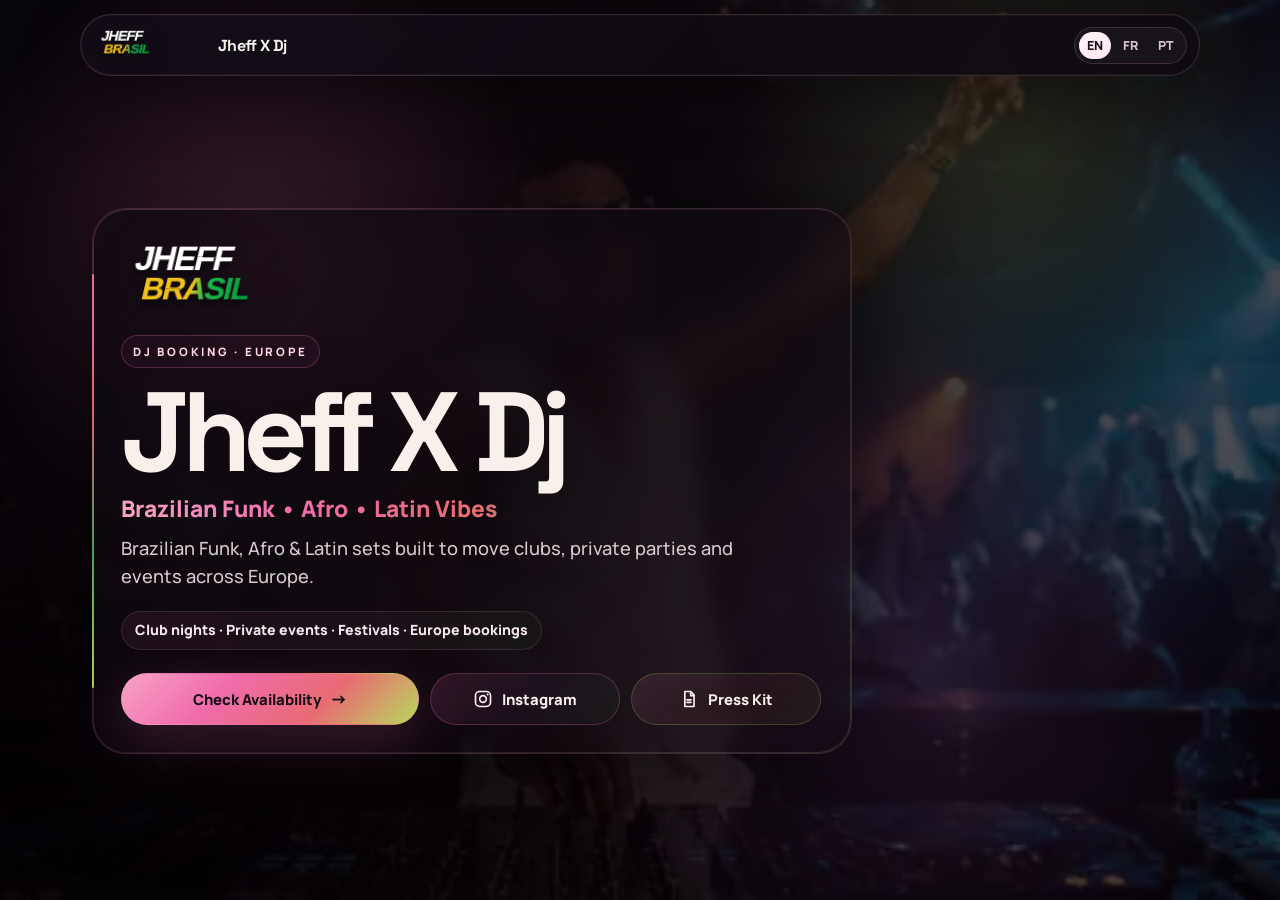
==== index.html @ 51a09117 "Link homepage CTA to availability page" ====
<!doctype html>
<html lang="en">
<head>
  <meta charset="UTF-8">
  <meta name="viewport" content="width=device-width, initial-scale=1.0">
  <title>Jheff X Dj — Brazilian Funk, Afro & Latin Vibes</title>
  <meta name="description" content="Book Jheff X Dj for Brazilian Funk, Afro and Latin DJ sets for clubs, private parties, festivals and events across Europe.">
  <meta name="theme-color" content="#150d16">
  <meta property="og:type" content="website">
  <meta property="og:title" content="Jheff X Dj — Brazilian Funk, Afro & Latin Vibes">
  <meta property="og:description" content="Book Brazilian Funk, Afro & Latin DJ sets for clubs, private parties and events across Europe.">
  <meta property="og:image" content="https://dj.nykuto.com/assets/images/og-image.svg">
  <meta property="og:url" content="https://dj.nykuto.com/">
  <meta name="twitter:card" content="summary_large_image">
  <link rel="canonical" href="https://dj.nykuto.com/">
  <link rel="icon" href="/favicon.svg" type="image/svg+xml">
  <link rel="preconnect" href="https://fonts.googleapis.com">
  <link rel="preconnect" href="https://fonts.gstatic.com" crossorigin>
  <link href="https://fonts.googleapis.com/css2?family=Manrope:wght@500;700;800;900&family=Space+Grotesk:wght@700&display=swap" rel="stylesheet">
  <link rel="preload" as="image" href="/assets/images/live-performance.webp">
  <link rel="preload" as="image" href="/assets/images/jheff-brasil-logo.svg">
  <link rel="stylesheet" href="/assets/css/styles.css?v=manga-rosa-2">
</head>
<body class="landing-page manga-theme">
  <header class="topbar">
    <a class="brand" href="/" aria-label="Jheff X Dj home">
      <img class="brand-logo" src="/assets/images/jheff-brasil-logo.svg" alt="Jheff Brasil logo">
      <span class="brand-name">Jheff X Dj</span>
    </a>
    <div class="lang-switch" aria-label="Language selector"><button data-lang="en">EN</button><button data-lang="fr">FR</button><button data-lang="pt">PT</button></div>
  </header>

  <main class="screen">
    <section class="hero-panel" aria-label="Jheff X Dj booking landing">
      <div class="hero-brand-lockup">
        <img class="hero-logo" src="/assets/images/jheff-brasil-logo.svg" alt="Jheff Brasil logo">
      </div>
      <p class="eyebrow" data-i18n="hero.eyebrow">DJ booking · Europe</p>
      <h1>Jheff X Dj</h1>
      <p class="tagline">Brazilian Funk • Afro • Latin Vibes</p>
      <p class="lead" data-i18n="hero.subtitle">Brazilian Funk, Afro & Latin sets built to move clubs, private parties and events across Europe.</p>
      <p class="micro-trust" data-i18n="trust.line">Club nights · Private events · Festivals · Europe bookings</p>

      <div class="actions">
        <a class="btn primary" href="/availability/"><span data-i18n="cta.book">Check Availability</span><span class="btn-arrow">→</span></a>
        <a class="btn ghost social-btn" href="/instagram/" data-instagram aria-label="Instagram"><svg class="btn-icon" viewBox="0 0 24 24" aria-hidden="true"><rect x="3" y="3" width="18" height="18" rx="5" fill="none" stroke="currentColor" stroke-width="2"/><circle cx="12" cy="12" r="4" fill="none" stroke="currentColor" stroke-width="2"/><circle cx="17.5" cy="6.5" r="1.2" fill="currentColor"/></svg><span data-i18n="cta.instagram">Instagram</span></a>
        <a class="btn ghost press-btn" href="/press-kit/"><svg class="btn-icon" viewBox="0 0 24 24" aria-hidden="true"><path d="M7 3h7l4 4v14H7z" fill="none" stroke="currentColor" stroke-width="2" stroke-linejoin="round"/><path d="M14 3v5h5" fill="none" stroke="currentColor" stroke-width="2" stroke-linejoin="round"/><path d="M9.5 13h5M9.5 16h5" fill="none" stroke="currentColor" stroke-width="2" stroke-linecap="round"/></svg><span data-i18n="cta.press">Press Kit</span></a>
      </div>
    </section>
  </main>

  <div class="modal" id="booking-modal" hidden>
    <div class="modal-backdrop" data-modal-close></div>
    <section class="modal-panel" role="dialog" aria-modal="true" aria-labelledby="booking-title">
      <button class="modal-close" type="button" data-modal-close aria-label="Close">×</button>
      <p class="kicker" data-i18n="modal.kicker">Quick booking request</p>
      <h2 id="booking-title" data-i18n="modal.title">Check availability</h2>
      <p class="modal-lead" data-i18n="modal.body">Send the key details first. WhatsApp will open with a clean booking request.</p>
      <form class="quick-form" data-js="quick-booking-form">
        <label class="full"><span data-i18n="form.name">Name</span><input name="name" autocomplete="name" required></label>
        <label><span data-i18n="modal.eventType">Event type</span><select name="eventType"><option>Club night</option><option>Private party</option><option>Festival</option><option>Corporate / cultural event</option><option>Other</option></select></label>
        <label><span data-i18n="form.city">City</span><input name="city" autocomplete="address-level2" required></label>
        <label><span data-i18n="form.date">Event date</span><input name="date" type="date"></label>
        <label><span data-i18n="modal.guests">Approx. guests</span><input name="guests" inputmode="numeric" placeholder="Optional"></label>
        <label class="full"><span data-i18n="form.budget">Approx. budget</span><input name="budget" placeholder="Optional"></label>
        <label class="full"><span data-i18n="form.message">Message</span><textarea name="message" rows="4" placeholder="Tell us about the event, audience and music vibe."></textarea></label>
        <button class="btn primary full" type="submit"><span data-i18n="modal.send">Send request on WhatsApp</span><span class="btn-arrow">→</span></button>
        <p class="response-note full" data-i18n="modal.response">Direct WhatsApp request — no phone field needed.</p>
      </form>
    </section>
  </div>

  <script type="module" src="/assets/js/main.js?v=manga-rosa-2"></script>
</body>
</html>
---- assets/css/styles.css ----
html{height:100%;scroll-behavior:smooth}*{box-sizing:border-box}:root{--bg:#100a12;--text:#f8f1eb;--muted:#d8c8cc;--rose:#f06cab;--pink:#f8a3c5;--coral:#e86b73;--prune:#6f3a78;--lime:#b8d95e;--leaf:#4aa854;--line:rgba(255,255,255,.16);--gold:#efbe7a;--green:#b8d95e;--max:1120px;--display:'Space Grotesk',Inter,ui-sans-serif,system-ui,sans-serif;--body:'Manrope',Inter,ui-sans-serif,system-ui,sans-serif}body{margin:0;min-height:100%;background:var(--bg);color:var(--text);font-family:var(--body);overflow:hidden}a{color:inherit;text-decoration:none}button,input,select,textarea{font:inherit}button{cursor:pointer}.landing-page{height:100svh;overflow:hidden}.landing-page:before{content:"";position:fixed;inset:0;z-index:-4;background:linear-gradient(100deg,rgba(12,7,14,.98),rgba(20,11,18,.84) 42%,rgba(32,18,29,.50)),url('/assets/images/live-performance.webp') 68% center/cover no-repeat;filter:saturate(.86) contrast(1.06) brightness(.72)}.landing-page:after{content:"";position:fixed;inset:0;z-index:-3;background:radial-gradient(circle at 20% 28%,rgba(240,108,171,.20),transparent 19rem),radial-gradient(circle at 80% 18%,rgba(184,217,94,.14),transparent 18rem),radial-gradient(circle at 72% 76%,rgba(111,58,120,.22),transparent 22rem),linear-gradient(180deg,rgba(255,255,255,.02),rgba(0,0,0,.22));pointer-events:none}.topbar{position:fixed;z-index:40;top:14px;left:50%;transform:translateX(-50%);width:min(var(--max),calc(100% - 24px));height:62px;display:flex;align-items:center;justify-content:space-between;gap:12px;padding:0 12px 0 14px;border:1px solid rgba(248,163,197,.18);border-radius:999px;background:linear-gradient(135deg,rgba(20,13,24,.88),rgba(13,9,16,.86));backdrop-filter:blur(18px);box-shadow:0 18px 60px rgba(0,0,0,.4),0 0 0 1px rgba(184,217,94,.04) inset}.brand{display:flex;align-items:center;gap:12px;min-width:0;font-family:var(--display);font-weight:700;letter-spacing:-.03em}.brand-logo{display:block;height:40px;width:auto;max-width:132px;object-fit:contain;filter:drop-shadow(0 6px 12px rgba(0,0,0,.35))}.brand-name{font-size:1rem;white-space:nowrap}.brand-mark{width:36px;height:36px;border-radius:50%;display:grid;place-items:center;background:linear-gradient(135deg,var(--pink),var(--lime));color:#160c15;font-size:.82rem}.lang-switch{display:flex;gap:4px;padding:4px;border:1px solid rgba(248,163,197,.18);border-radius:999px;background:rgba(255,255,255,.04)}.lang-switch button,.lang-switch a{border:0;border-radius:999px;background:transparent;color:var(--muted);padding:5px 8px;font-size:.78rem;font-weight:900}.lang-switch button.active{background:linear-gradient(135deg,#fff4f9,#ffe6ef);color:#1a1018}.screen{height:100svh;display:grid;align-items:center;padding:94px max(24px,calc((100vw - var(--max))/2 + 12px)) 32px}.hero-panel{width:min(760px,100%);position:relative;padding:24px 28px 28px;border:1px solid rgba(248,163,197,.18);border-radius:34px;background:linear-gradient(140deg,rgba(16,10,18,.72),rgba(21,12,21,.42));backdrop-filter:blur(12px);box-shadow:0 28px 100px rgba(0,0,0,.42),0 0 0 1px rgba(255,255,255,.03) inset}.hero-panel:before{content:"";position:absolute;left:-1px;top:12%;bottom:12%;width:2px;background:linear-gradient(180deg,var(--rose),var(--coral),var(--leaf),var(--lime));border-radius:2px;opacity:.95}.hero-panel:after{content:"";position:absolute;inset:0;border-radius:34px;padding:1px;background:linear-gradient(135deg,rgba(240,108,171,.26),rgba(111,58,120,.10),rgba(184,217,94,.15));-webkit-mask:linear-gradient(#fff 0 0) content-box,linear-gradient(#fff 0 0);-webkit-mask-composite:xor;mask-composite:exclude;pointer-events:none}.hero-brand-lockup{margin:0 0 8px;display:flex;align-items:center}.hero-logo{width:min(260px,44vw);height:auto;display:block;filter:drop-shadow(0 12px 24px rgba(0,0,0,.35))}.eyebrow,.kicker{display:inline-flex;align-items:center;margin:0 0 14px;color:#ffd7e8;font-size:.72rem;font-weight:950;letter-spacing:.24em;text-transform:uppercase}.eyebrow{padding:8px 11px;border:1px solid rgba(240,108,171,.28);border-radius:999px;background:rgba(240,108,171,.06);backdrop-filter:blur(10px)}.hero-panel h1{position:relative;z-index:1;margin:0 0 12px;font-family:var(--display);font-size:clamp(3.35rem,8.8vw,7.4rem);line-height:.9;letter-spacing:-.072em;text-shadow:0 18px 70px rgba(0,0,0,.62)}.tagline{position:relative;z-index:1;margin:0 0 14px;background:linear-gradient(90deg,var(--pink),var(--rose),var(--coral),var(--leaf),var(--lime));-webkit-background-clip:text;background-clip:text;color:transparent;font-weight:900;font-size:clamp(1.05rem,2.4vw,1.42rem);line-height:1.14}.lead{position:relative;z-index:1;margin:0;max-width:615px;color:var(--muted);font-weight:500;font-size:clamp(1rem,1.85vw,1.14rem);line-height:1.52}.micro-trust{position:relative;z-index:1;display:inline-flex;max-width:100%;margin:20px 0 0;padding:10px 13px;border:1px solid rgba(255,255,255,.10);border-radius:999px;background:linear-gradient(135deg,rgba(240,108,171,.08),rgba(74,168,84,.06));backdrop-filter:blur(10px);color:#f6e8ec;font-weight:800;font-size:.88rem;line-height:1.2}.actions{position:relative;z-index:2;display:grid;grid-template-columns:minmax(230px,1.1fr) minmax(150px,.7fr) minmax(150px,.7fr);gap:11px;margin-top:23px;max-width:700px}.btn{display:inline-flex;align-items:center;justify-content:center;gap:9px;min-height:52px;padding:0 20px;border-radius:999px;border:1px solid transparent;font-weight:900;font-size:.93rem;transition:transform .18s ease,box-shadow .18s ease,background .18s ease;white-space:nowrap}.primary{background:linear-gradient(135deg,var(--pink),var(--rose),var(--coral),var(--lime));color:#170d16;box-shadow:0 16px 54px rgba(240,108,171,.2)}.ghost{border-color:rgba(248,163,197,.18);background:rgba(255,255,255,.06);color:var(--text);backdrop-filter:blur(12px)}.social-btn{background:linear-gradient(135deg,rgba(240,108,171,.14),rgba(111,58,120,.10),rgba(74,168,84,.08));border-color:rgba(240,108,171,.26)}.press-btn{background:linear-gradient(135deg,rgba(248,163,197,.12),rgba(232,107,115,.08),rgba(184,217,94,.08));border-color:rgba(184,217,94,.22)}.btn-icon{width:20px;height:20px;flex:0 0 auto}.btn-arrow{font-size:1.08rem;line-height:1}.ghost:hover,.primary:hover{transform:translateY(-1px)}.modal[hidden]{display:none}.modal{position:fixed;inset:0;z-index:100;display:grid;place-items:center;padding:14px}.modal-backdrop{position:absolute;inset:0;background:rgba(0,0,0,.75);backdrop-filter:blur(10px)}.modal-panel{position:relative;width:min(560px,100%);max-height:calc(100svh - 28px);overflow:auto;padding:24px;border:1px solid rgba(248,163,197,.18);border-radius:28px;background:linear-gradient(180deg,rgba(25,15,27,.98),rgba(10,8,12,.98));box-shadow:0 40px 140px rgba(0,0,0,.72)}.modal-close{position:absolute;top:12px;right:12px;width:42px;height:42px;border:1px solid rgba(248,163,197,.18);border-radius:50%;background:rgba(255,255,255,.06);color:var(--text);font-size:1.35rem}.modal-panel h2{margin:0 0 10px;font-family:var(--display);font-size:clamp(2rem,8vw,3.2rem);line-height:.92;letter-spacing:-.07em}.modal-lead{margin:0;color:var(--muted);line-height:1.45}.quick-form{display:grid;grid-template-columns:1fr 1fr;gap:12px;margin-top:20px}.quick-form label{display:grid;gap:7px;color:var(--muted);font-weight:850;font-size:.92rem}.quick-form input,.quick-form select,.quick-form textarea{width:100%;border:1px solid rgba(248,163,197,.18);border-radius:16px;background:#0d0910;color:var(--text);padding:13px 14px}.full{grid-column:1/-1}.response-note{margin:0;color:var(--muted);font-size:.86rem;text-align:center}.modal-open{overflow:hidden}.page{min-height:100vh;overflow:auto;background:linear-gradient(180deg,#100a12,#130c15)}.page .topbar{position:sticky;top:14px}.page-main{padding:110px 0 70px}.container{width:min(var(--max),calc(100% - 32px));margin:auto}.section{padding:34px 0}.grid{display:grid;gap:18px}.grid.cols-2{grid-template-columns:1fr 1fr}.grid.cols-3{grid-template-columns:repeat(3,1fr)}.panel{border:1px solid rgba(248,163,197,.14);border-radius:26px;background:linear-gradient(180deg,rgba(255,255,255,.05),rgba(255,255,255,.03));padding:24px;box-shadow:0 30px 90px rgba(0,0,0,.32)}.panel h2,.panel h3{margin:0 0 12px;letter-spacing:-.05em}.panel p,.panel li{color:var(--muted)}.panel ul{margin:0;padding-left:18px}.press-img{width:100%;border-radius:26px;border:1px solid rgba(248,163,197,.14);aspect-ratio:4/5;object-fit:cover}.link-list{display:grid;gap:12px;margin-top:24px}.link-list a,.link-list button{width:100%;justify-content:center}.asset-grid{display:grid;grid-template-columns:repeat(3,1fr);gap:14px}.asset-grid img{width:100%;aspect-ratio:4/5;object-fit:cover;border-radius:20px;border:1px solid rgba(248,163,197,.14)}.presskit-page .big{background:none!important;background-image:none!important;-webkit-background-clip:initial!important;background-clip:initial!important;color:#efbe7a!important;-webkit-text-fill-color:#efbe7a!important;text-shadow:0 0 2.3cqw rgba(232,107,115,.18)!important}@media(max-width:850px){.topbar{top:10px;height:56px;width:calc(100% - 22px);padding:0 9px 0 10px}.brand-logo{height:32px;max-width:104px}.brand-name{font-size:.94rem}.landing-page:before{background:linear-gradient(180deg,rgba(16,10,18,.42),rgba(16,10,18,.86) 45%,rgba(16,10,18,.98)),url('/assets/images/live-performance.webp') 58% center/cover no-repeat;filter:saturate(.82) contrast(1.08) brightness(.72)}.screen{padding:78px 14px 24px;align-items:center}.hero-panel{width:100%;padding:18px 18px 20px;border-radius:28px}.hero-brand-lockup{margin-bottom:8px}.hero-logo{width:min(215px,56vw)}.eyebrow{font-size:.6rem;letter-spacing:.2em;padding:7px 9px;margin-bottom:12px}.hero-panel h1{font-size:clamp(2.9rem,12.6vw,4.55rem);letter-spacing:-.065em;line-height:.94;margin-bottom:10px}.tagline{font-size:clamp(.98rem,3.95vw,1.12rem);margin-bottom:12px}.lead{max-width:96%;font-size:clamp(.93rem,3.45vw,1rem);line-height:1.48}.micro-trust{display:flex;width:100%;justify-content:center;text-align:center;border-radius:18px;font-size:.8rem;margin-top:17px;padding:10px 12px}.actions{grid-template-columns:1fr 1fr;gap:9px;margin-top:16px;max-width:none}.actions .primary{grid-column:1/-1;width:100%;min-height:52px}.btn{min-height:46px;padding:0 12px;font-size:.88rem;gap:8px}.btn-icon{width:18px;height:18px}.quick-form{grid-template-columns:1fr}.modal-panel{padding:22px;border-radius:24px}.page-main{padding-top:92px}.grid.cols-2,.grid.cols-3,.asset-grid{grid-template-columns:1fr}.panel{padding:20px}}@media(max-height:700px) and (max-width:850px){.micro-trust{display:none}.screen{padding-top:70px}.hero-panel h1{font-size:3.25rem}.lead{font-size:.9rem}.actions{margin-top:15px}.btn{min-height:44px}.hero-panel{padding-top:16px;padding-bottom:18px}}@media(max-height:610px) and (max-width:850px){.tagline{font-size:.94rem}.hero-panel h1{font-size:2.8rem}.lead{font-size:.86rem}.btn{font-size:.84rem;padding:0 10px}}
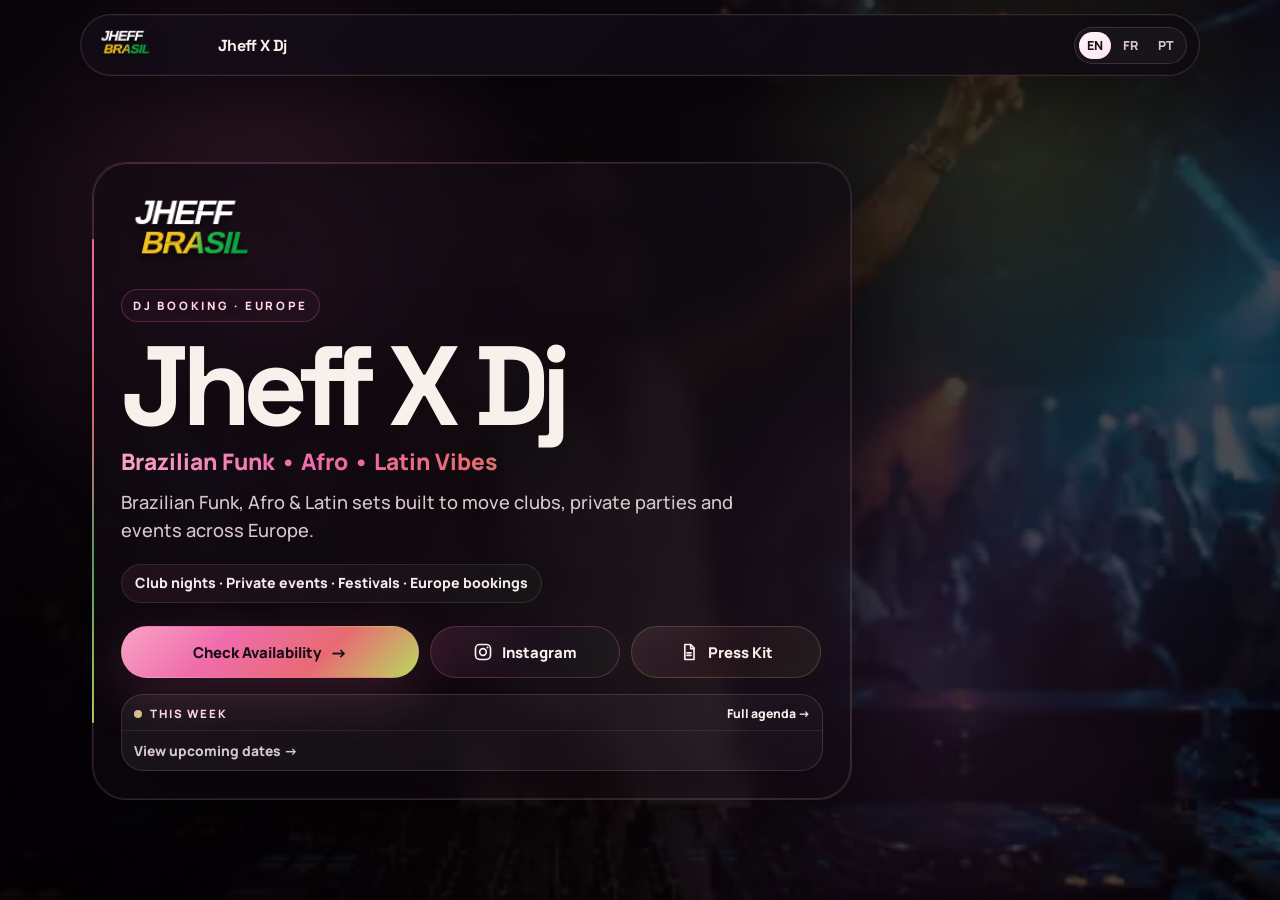
==== commit def20caf: "Add weekly events ticker to homepage" ====
--- a/index.html
+++ b/index.html
@@ -19,7 +19,11 @@
   <link href="https://fonts.googleapis.com/css2?family=Manrope:wght@500;700;800;900&family=Space+Grotesk:wght@700&display=swap" rel="stylesheet">
   <link rel="preload" as="image" href="/assets/images/live-performance.webp">
   <link rel="preload" as="image" href="/assets/images/jheff-brasil-logo.svg">
-  <link rel="stylesheet" href="/assets/css/styles.css?v=manga-rosa-2">
+  <link rel="stylesheet" href="/assets/css/styles.css?v=manga-rosa-10">
+  <style>
+    .home-agenda{margin-top:16px;border:1px solid rgba(248,163,197,.18);border-radius:22px;background:linear-gradient(145deg,rgba(255,255,255,.06),rgba(255,255,255,.025));overflow:hidden;box-shadow:0 18px 46px rgba(0,0,0,.24)}
+    .home-agenda-top{display:flex;align-items:center;justify-content:space-between;gap:10px;padding:10px 12px 8px}.home-agenda-label{display:inline-flex;align-items:center;gap:8px;font-size:.72rem;font-weight:950;letter-spacing:.16em;text-transform:uppercase;color:#ffd7e8}.pulse-dot{width:8px;height:8px;border-radius:50%;background:linear-gradient(135deg,var(--pink),var(--lime));box-shadow:0 0 0 rgba(240,108,171,.65);animation:pulseDate 1.65s infinite}.home-agenda-link{color:#f8f1eb;font-size:.76rem;font-weight:950;text-decoration:none;white-space:nowrap}.ticker{position:relative;display:flex;overflow:hidden;border-top:1px solid rgba(255,255,255,.08)}.ticker-track{display:flex;gap:10px;min-width:max-content;padding:10px 12px;animation:tickerMove 24s linear infinite}.ticker:hover .ticker-track{animation-play-state:paused}.ticker-item{display:inline-flex;align-items:center;gap:10px;border:1px solid rgba(184,217,94,.25);border-radius:999px;background:rgba(184,217,94,.065);padding:8px 12px;white-space:nowrap;color:#fff7f4;font-weight:900;font-size:.86rem}.ticker-date{color:#160c15;background:linear-gradient(135deg,var(--pink),var(--coral),var(--lime));border-radius:999px;padding:5px 8px;font-size:.72rem;font-weight:950;text-transform:uppercase}.ticker-city{color:var(--muted);font-weight:850}.ticker-empty{padding:10px 12px;color:var(--muted);font-weight:850;font-size:.86rem}@keyframes tickerMove{from{transform:translateX(0)}to{transform:translateX(-50%)}}@keyframes pulseDate{0%{box-shadow:0 0 0 0 rgba(240,108,171,.55)}70%{box-shadow:0 0 0 9px rgba(240,108,171,0)}100%{box-shadow:0 0 0 0 rgba(240,108,171,0)}}@media(max-width:760px){.home-agenda{margin-top:14px;border-radius:20px}.home-agenda-top{padding:9px 10px 7px}.home-agenda-label{font-size:.66rem;letter-spacing:.14em}.ticker-track{animation-duration:18s}.ticker-item{font-size:.78rem;padding:7px 10px}.ticker-date{font-size:.66rem}}
+  </style>
 </head>
 <body class="landing-page manga-theme">
   <header class="topbar">
@@ -46,6 +50,11 @@
         <a class="btn ghost social-btn" href="/instagram/" data-instagram aria-label="Instagram"><svg class="btn-icon" viewBox="0 0 24 24" aria-hidden="true"><rect x="3" y="3" width="18" height="18" rx="5" fill="none" stroke="currentColor" stroke-width="2"/><circle cx="12" cy="12" r="4" fill="none" stroke="currentColor" stroke-width="2"/><circle cx="17.5" cy="6.5" r="1.2" fill="currentColor"/></svg><span data-i18n="cta.instagram">Instagram</span></a>
         <a class="btn ghost press-btn" href="/press-kit/"><svg class="btn-icon" viewBox="0 0 24 24" aria-hidden="true"><path d="M7 3h7l4 4v14H7z" fill="none" stroke="currentColor" stroke-width="2" stroke-linejoin="round"/><path d="M14 3v5h5" fill="none" stroke="currentColor" stroke-width="2" stroke-linejoin="round"/><path d="M9.5 13h5M9.5 16h5" fill="none" stroke="currentColor" stroke-width="2" stroke-linecap="round"/></svg><span data-i18n="cta.press">Press Kit</span></a>
       </div>
+
+      <section class="home-agenda" aria-label="This week agenda">
+        <div class="home-agenda-top"><span class="home-agenda-label"><span class="pulse-dot"></span>This week</span><a class="home-agenda-link" href="/availability/">Full agenda →</a></div>
+        <div class="ticker" id="home-agenda-ticker"><div class="ticker-empty">Loading this week’s dates…</div></div>
+      </section>
     </section>
   </main>
 
@@ -70,6 +79,38 @@
     </section>
   </div>
 
-  <script type="module" src="/assets/js/main.js?v=manga-rosa-2"></script>
+  <script>
+    (async function loadHomeAgenda(){
+      const root = document.getElementById('home-agenda-ticker');
+      if (!root) return;
+      const dateFmt = new Intl.DateTimeFormat('en-GB', { weekday:'short', day:'2-digit', month:'short' });
+      const now = new Date();
+      const limit = new Date(now);
+      limit.setDate(limit.getDate() + 7);
+      const esc = value => String(value || '').replace(/[&<>'"]/g, c => ({'&':'&amp;','<':'&lt;','>':'&gt;',"'":'&#39;','"':'&quot;'}[c]));
+      try {
+        const response = await fetch('/api/calendar', { headers: { accept: 'application/json' } });
+        const data = await response.json();
+        if (!response.ok || !data.ok) throw new Error('calendar');
+        const weekEvents = (data.events || []).filter(event => {
+          const start = new Date(event.start);
+          return start >= new Date(now.getTime() - 24*60*60*1000) && start <= limit;
+        }).slice(0, 6);
+        if (!weekEvents.length) {
+          root.innerHTML = '<a class="ticker-empty" href="/availability/">No public date this week · View full agenda →</a>';
+          return;
+        }
+        const items = weekEvents.map(event => {
+          const start = new Date(event.start);
+          const city = event.location ? event.location.split(',')[0] : '';
+          return `<a class="ticker-item" href="/availability/"><span class="ticker-date">${dateFmt.format(start)}</span><span>${esc(event.title)}</span>${city ? `<span class="ticker-city">· ${esc(city)}</span>` : ''}</a>`;
+        }).join('');
+        root.innerHTML = `<div class="ticker-track">${items}${items}</div>`;
+      } catch (error) {
+        root.innerHTML = '<a class="ticker-empty" href="/availability/">View upcoming dates →</a>';
+      }
+    })();
+  </script>
+  <script type="module" src="/assets/js/main.js?v=manga-rosa-10"></script>
 </body>
 </html>
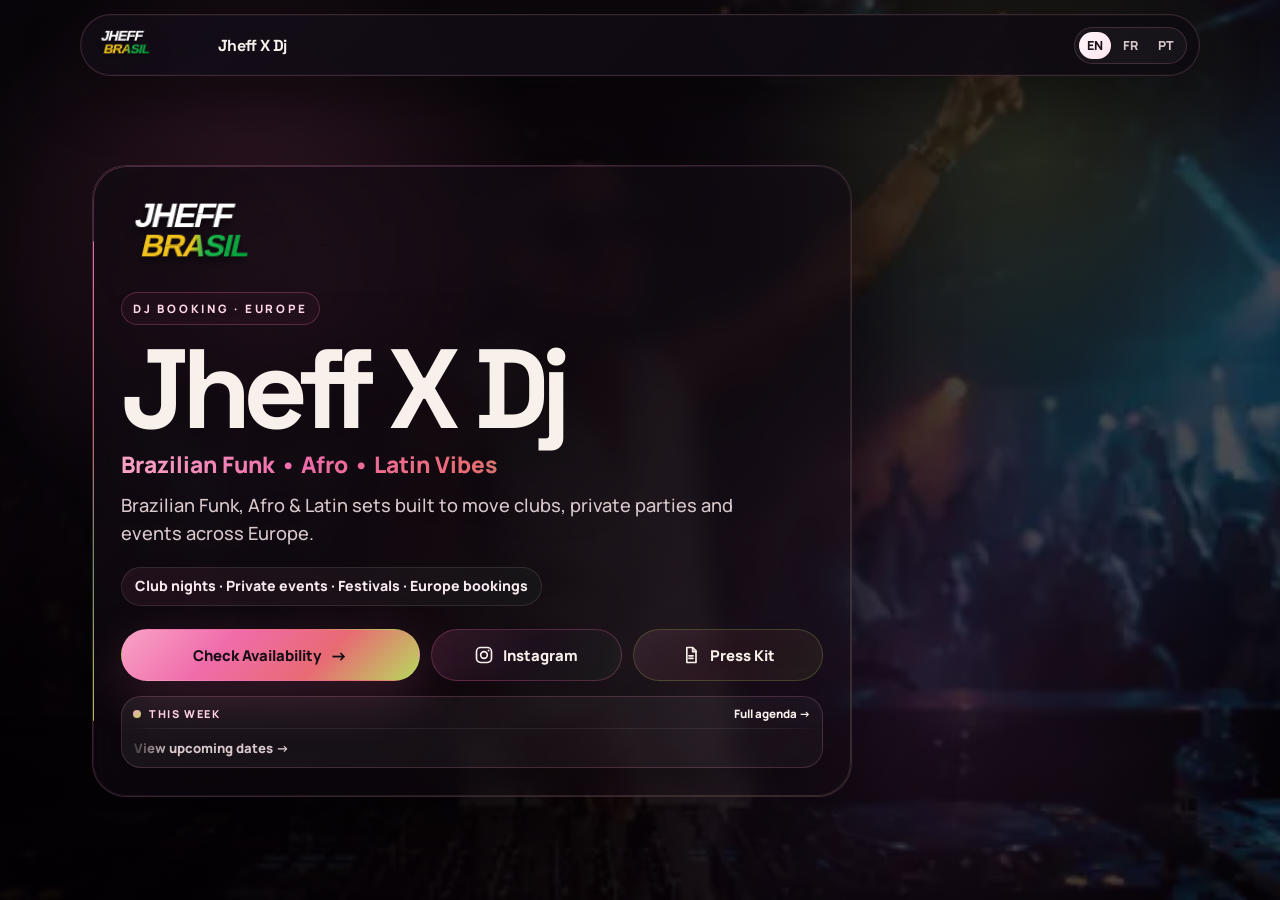
==== commit 5d8c677b: "Fix homepage weekly ticker mobile overflow" ====
--- a/index.html
+++ b/index.html
@@ -19,10 +19,16 @@
   <link href="https://fonts.googleapis.com/css2?family=Manrope:wght@500;700;800;900&family=Space+Grotesk:wght@700&display=swap" rel="stylesheet">
   <link rel="preload" as="image" href="/assets/images/live-performance.webp">
   <link rel="preload" as="image" href="/assets/images/jheff-brasil-logo.svg">
-  <link rel="stylesheet" href="/assets/css/styles.css?v=manga-rosa-10">
+  <link rel="stylesheet" href="/assets/css/styles.css?v=manga-rosa-11">
   <style>
-    .home-agenda{margin-top:16px;border:1px solid rgba(248,163,197,.18);border-radius:22px;background:linear-gradient(145deg,rgba(255,255,255,.06),rgba(255,255,255,.025));overflow:hidden;box-shadow:0 18px 46px rgba(0,0,0,.24)}
-    .home-agenda-top{display:flex;align-items:center;justify-content:space-between;gap:10px;padding:10px 12px 8px}.home-agenda-label{display:inline-flex;align-items:center;gap:8px;font-size:.72rem;font-weight:950;letter-spacing:.16em;text-transform:uppercase;color:#ffd7e8}.pulse-dot{width:8px;height:8px;border-radius:50%;background:linear-gradient(135deg,var(--pink),var(--lime));box-shadow:0 0 0 rgba(240,108,171,.65);animation:pulseDate 1.65s infinite}.home-agenda-link{color:#f8f1eb;font-size:.76rem;font-weight:950;text-decoration:none;white-space:nowrap}.ticker{position:relative;display:flex;overflow:hidden;border-top:1px solid rgba(255,255,255,.08)}.ticker-track{display:flex;gap:10px;min-width:max-content;padding:10px 12px;animation:tickerMove 24s linear infinite}.ticker:hover .ticker-track{animation-play-state:paused}.ticker-item{display:inline-flex;align-items:center;gap:10px;border:1px solid rgba(184,217,94,.25);border-radius:999px;background:rgba(184,217,94,.065);padding:8px 12px;white-space:nowrap;color:#fff7f4;font-weight:900;font-size:.86rem}.ticker-date{color:#160c15;background:linear-gradient(135deg,var(--pink),var(--coral),var(--lime));border-radius:999px;padding:5px 8px;font-size:.72rem;font-weight:950;text-transform:uppercase}.ticker-city{color:var(--muted);font-weight:850}.ticker-empty{padding:10px 12px;color:var(--muted);font-weight:850;font-size:.86rem}@keyframes tickerMove{from{transform:translateX(0)}to{transform:translateX(-50%)}}@keyframes pulseDate{0%{box-shadow:0 0 0 0 rgba(240,108,171,.55)}70%{box-shadow:0 0 0 9px rgba(240,108,171,0)}100%{box-shadow:0 0 0 0 rgba(240,108,171,0)}}@media(max-width:760px){.home-agenda{margin-top:14px;border-radius:20px}.home-agenda-top{padding:9px 10px 7px}.home-agenda-label{font-size:.66rem;letter-spacing:.14em}.ticker-track{animation-duration:18s}.ticker-item{font-size:.78rem;padding:7px 10px}.ticker-date{font-size:.66rem}}
+    html,body,.landing-page{max-width:100%;overflow-x:hidden}.screen,.hero-panel,.home-agenda,.ticker{min-width:0;max-width:100%}.hero-panel{overflow:hidden}.actions{width:100%;max-width:100%}
+    .home-agenda{margin-top:15px;border:1px solid rgba(248,163,197,.18);border-radius:20px;background:linear-gradient(145deg,rgba(255,255,255,.06),rgba(255,255,255,.025));overflow:hidden;box-shadow:0 16px 42px rgba(0,0,0,.22)}
+    .home-agenda-top{display:flex;align-items:center;justify-content:space-between;gap:10px;padding:9px 11px 7px}.home-agenda-label{display:inline-flex;align-items:center;gap:8px;font-size:.68rem;font-weight:950;letter-spacing:.15em;text-transform:uppercase;color:#ffd7e8}.pulse-dot{width:8px;height:8px;border-radius:50%;background:linear-gradient(135deg,var(--pink),var(--lime));box-shadow:0 0 0 rgba(240,108,171,.65);animation:pulseDate 1.65s infinite}.home-agenda-link{color:#f8f1eb;font-size:.72rem;font-weight:950;text-decoration:none;white-space:nowrap}
+    .ticker{position:relative;display:flex;width:100%;overflow:hidden;border-top:1px solid rgba(255,255,255,.08);-webkit-mask-image:linear-gradient(90deg,transparent 0,#000 7%,#000 93%,transparent 100%);mask-image:linear-gradient(90deg,transparent 0,#000 7%,#000 93%,transparent 100%)}
+    .ticker-track{display:flex;gap:8px;width:max-content;min-width:0;padding:9px 11px;animation:tickerMove 26s linear infinite;will-change:transform}.ticker:hover .ticker-track{animation-play-state:paused}
+    .ticker-item{display:inline-grid;grid-template-columns:auto minmax(0,1fr);align-items:center;column-gap:9px;row-gap:2px;min-width:230px;max-width:285px;border:1px solid rgba(184,217,94,.24);border-radius:18px;background:rgba(184,217,94,.06);padding:8px 10px;color:#fff7f4;font-weight:900;font-size:.8rem;overflow:hidden}.ticker-date{grid-row:1/3;color:#160c15;background:linear-gradient(135deg,var(--pink),var(--coral),var(--lime));border-radius:999px;padding:6px 8px;font-size:.62rem;font-weight:950;text-transform:uppercase;white-space:nowrap}.ticker-title{display:block;min-width:0;overflow:hidden;text-overflow:ellipsis;white-space:nowrap}.ticker-city{display:block;min-width:0;color:var(--muted);font-weight:850;font-size:.7rem;overflow:hidden;text-overflow:ellipsis;white-space:nowrap}.ticker-empty{display:block;width:100%;padding:10px 12px;color:var(--muted);font-weight:850;font-size:.82rem;text-align:left}
+    @keyframes tickerMove{from{transform:translateX(0)}to{transform:translateX(-50%)}}@keyframes pulseDate{0%{box-shadow:0 0 0 0 rgba(240,108,171,.55)}70%{box-shadow:0 0 0 9px rgba(240,108,171,0)}100%{box-shadow:0 0 0 0 rgba(240,108,171,0)}}
+    @media(max-width:850px){.actions{grid-template-columns:1fr 1fr!important;gap:8px!important}.actions .primary{grid-column:1/-1;width:100%;min-width:0}.actions .btn{min-width:0;max-width:100%;overflow:hidden;text-overflow:ellipsis}.hero-panel{padding-left:17px!important;padding-right:17px!important}.home-agenda{margin-top:13px;border-radius:19px}.home-agenda-top{padding:8px 10px 6px}.home-agenda-label{font-size:.62rem;letter-spacing:.13em}.home-agenda-link{font-size:.68rem}.ticker{mask-image:linear-gradient(90deg,transparent 0,#000 5%,#000 95%,transparent 100%);-webkit-mask-image:linear-gradient(90deg,transparent 0,#000 5%,#000 95%,transparent 100%)}.ticker-track{padding:8px 10px;gap:7px;animation-duration:20s}.ticker-item{min-width:214px;max-width:245px;padding:7px 9px;border-radius:16px;font-size:.76rem}.ticker-date{font-size:.58rem;padding:5px 7px}.ticker-city{font-size:.66rem}}
   </style>
 </head>
 <body class="landing-page manga-theme">
@@ -103,7 +109,7 @@
         const items = weekEvents.map(event => {
           const start = new Date(event.start);
           const city = event.location ? event.location.split(',')[0] : '';
-          return `<a class="ticker-item" href="/availability/"><span class="ticker-date">${dateFmt.format(start)}</span><span>${esc(event.title)}</span>${city ? `<span class="ticker-city">· ${esc(city)}</span>` : ''}</a>`;
+          return `<a class="ticker-item" href="/availability/"><span class="ticker-date">${dateFmt.format(start)}</span><span class="ticker-title">${esc(event.title)}</span>${city ? `<span class="ticker-city">${esc(city)}</span>` : '<span class="ticker-city">Booked</span>'}</a>`;
         }).join('');
         root.innerHTML = `<div class="ticker-track">${items}${items}</div>`;
       } catch (error) {
@@ -111,6 +117,6 @@
       }
     })();
   </script>
-  <script type="module" src="/assets/js/main.js?v=manga-rosa-10"></script>
+  <script type="module" src="/assets/js/main.js?v=manga-rosa-11"></script>
 </body>
-</html>
+</html>
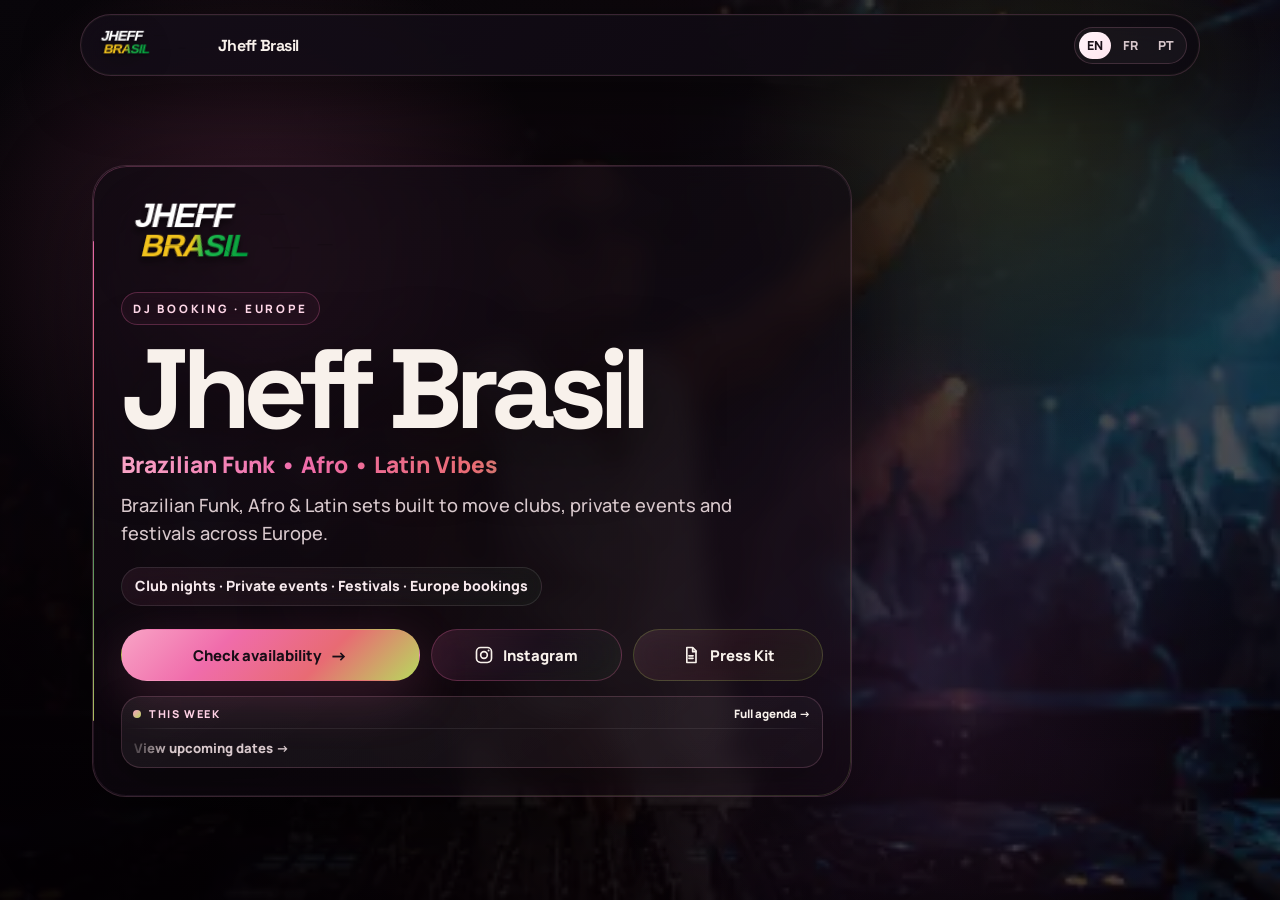
==== commit c40859ba: "Audit homepage translations and Jheff Brasil branding" ====
--- a/index.html
+++ b/index.html
@@ -3,11 +3,11 @@
 <head>
   <meta charset="UTF-8">
   <meta name="viewport" content="width=device-width, initial-scale=1.0">
-  <title>Jheff X Dj — Brazilian Funk, Afro & Latin Vibes</title>
-  <meta name="description" content="Book Jheff X Dj for Brazilian Funk, Afro and Latin DJ sets for clubs, private parties, festivals and events across Europe.">
+  <title>Jheff Brasil — Brazilian Funk, Afro & Latin Vibes</title>
+  <meta name="description" content="Book Jheff Brasil for Brazilian Funk, Afro and Latin DJ sets for clubs, private parties, festivals and events across Europe.">
   <meta name="theme-color" content="#150d16">
   <meta property="og:type" content="website">
-  <meta property="og:title" content="Jheff X Dj — Brazilian Funk, Afro & Latin Vibes">
+  <meta property="og:title" content="Jheff Brasil — Brazilian Funk, Afro & Latin Vibes">
   <meta property="og:description" content="Book Brazilian Funk, Afro & Latin DJ sets for clubs, private parties and events across Europe.">
   <meta property="og:image" content="https://dj.nykuto.com/assets/images/og-image.svg">
   <meta property="og:url" content="https://dj.nykuto.com/">
@@ -19,7 +19,7 @@
   <link href="https://fonts.googleapis.com/css2?family=Manrope:wght@500;700;800;900&family=Space+Grotesk:wght@700&display=swap" rel="stylesheet">
   <link rel="preload" as="image" href="/assets/images/live-performance.webp">
   <link rel="preload" as="image" href="/assets/images/jheff-brasil-logo.svg">
-  <link rel="stylesheet" href="/assets/css/styles.css?v=manga-rosa-11">
+  <link rel="stylesheet" href="/assets/css/styles.css?v=manga-rosa-12">
   <style>
     html,body,.landing-page{max-width:100%;overflow-x:hidden}.screen,.hero-panel,.home-agenda,.ticker{min-width:0;max-width:100%}.hero-panel{overflow:hidden}.actions{width:100%;max-width:100%}
     .home-agenda{margin-top:15px;border:1px solid rgba(248,163,197,.18);border-radius:20px;background:linear-gradient(145deg,rgba(255,255,255,.06),rgba(255,255,255,.025));overflow:hidden;box-shadow:0 16px 42px rgba(0,0,0,.22)}
@@ -33,32 +33,32 @@
 </head>
 <body class="landing-page manga-theme">
   <header class="topbar">
-    <a class="brand" href="/" aria-label="Jheff X Dj home">
+    <a class="brand" href="/" aria-label="Jheff Brasil home">
       <img class="brand-logo" src="/assets/images/jheff-brasil-logo.svg" alt="Jheff Brasil logo">
-      <span class="brand-name">Jheff X Dj</span>
+      <span class="brand-name">Jheff Brasil</span>
     </a>
     <div class="lang-switch" aria-label="Language selector"><button data-lang="en">EN</button><button data-lang="fr">FR</button><button data-lang="pt">PT</button></div>
   </header>
 
   <main class="screen">
-    <section class="hero-panel" aria-label="Jheff X Dj booking landing">
+    <section class="hero-panel" aria-label="Jheff Brasil booking landing">
       <div class="hero-brand-lockup">
         <img class="hero-logo" src="/assets/images/jheff-brasil-logo.svg" alt="Jheff Brasil logo">
       </div>
       <p class="eyebrow" data-i18n="hero.eyebrow">DJ booking · Europe</p>
-      <h1>Jheff X Dj</h1>
+      <h1>Jheff Brasil</h1>
       <p class="tagline">Brazilian Funk • Afro • Latin Vibes</p>
-      <p class="lead" data-i18n="hero.subtitle">Brazilian Funk, Afro & Latin sets built to move clubs, private parties and events across Europe.</p>
+      <p class="lead" data-i18n="hero.subtitle">Brazilian Funk, Afro & Latin sets built to move clubs, private events and festivals across Europe.</p>
       <p class="micro-trust" data-i18n="trust.line">Club nights · Private events · Festivals · Europe bookings</p>
 
       <div class="actions">
-        <a class="btn primary" href="/availability/"><span data-i18n="cta.book">Check Availability</span><span class="btn-arrow">→</span></a>
+        <a class="btn primary" href="/availability/"><span data-i18n="cta.book">Check availability</span><span class="btn-arrow">→</span></a>
         <a class="btn ghost social-btn" href="/instagram/" data-instagram aria-label="Instagram"><svg class="btn-icon" viewBox="0 0 24 24" aria-hidden="true"><rect x="3" y="3" width="18" height="18" rx="5" fill="none" stroke="currentColor" stroke-width="2"/><circle cx="12" cy="12" r="4" fill="none" stroke="currentColor" stroke-width="2"/><circle cx="17.5" cy="6.5" r="1.2" fill="currentColor"/></svg><span data-i18n="cta.instagram">Instagram</span></a>
         <a class="btn ghost press-btn" href="/press-kit/"><svg class="btn-icon" viewBox="0 0 24 24" aria-hidden="true"><path d="M7 3h7l4 4v14H7z" fill="none" stroke="currentColor" stroke-width="2" stroke-linejoin="round"/><path d="M14 3v5h5" fill="none" stroke="currentColor" stroke-width="2" stroke-linejoin="round"/><path d="M9.5 13h5M9.5 16h5" fill="none" stroke="currentColor" stroke-width="2" stroke-linecap="round"/></svg><span data-i18n="cta.press">Press Kit</span></a>
       </div>
 
       <section class="home-agenda" aria-label="This week agenda">
-        <div class="home-agenda-top"><span class="home-agenda-label"><span class="pulse-dot"></span>This week</span><a class="home-agenda-link" href="/availability/">Full agenda →</a></div>
+        <div class="home-agenda-top"><span class="home-agenda-label"><span class="pulse-dot"></span><span data-i18n="home.week">This week</span></span><a class="home-agenda-link" href="/availability/" data-i18n="home.fullAgenda">Full agenda →</a></div>
         <div class="ticker" id="home-agenda-ticker"><div class="ticker-empty">Loading this week’s dates…</div></div>
       </section>
     </section>
@@ -70,7 +70,7 @@
       <button class="modal-close" type="button" data-modal-close aria-label="Close">×</button>
       <p class="kicker" data-i18n="modal.kicker">Quick booking request</p>
       <h2 id="booking-title" data-i18n="modal.title">Check availability</h2>
-      <p class="modal-lead" data-i18n="modal.body">Send the key details first. WhatsApp will open with a clean booking request.</p>
+      <p class="modal-lead" data-i18n="modal.body">Send the key details. WhatsApp will open with a clean booking request.</p>
       <form class="quick-form" data-js="quick-booking-form">
         <label class="full"><span data-i18n="form.name">Name</span><input name="name" autocomplete="name" required></label>
         <label><span data-i18n="modal.eventType">Event type</span><select name="eventType"><option>Club night</option><option>Private party</option><option>Festival</option><option>Corporate / cultural event</option><option>Other</option></select></label>
@@ -89,7 +89,15 @@
     (async function loadHomeAgenda(){
       const root = document.getElementById('home-agenda-ticker');
       if (!root) return;
-      const dateFmt = new Intl.DateTimeFormat('en-GB', { weekday:'short', day:'2-digit', month:'short' });
+      const dict = {
+        en:{loading:'Loading this week’s dates…',none:'No public date this week · View full agenda →',view:'View upcoming dates →',booked:'Booked'},
+        fr:{loading:'Chargement des dates de la semaine…',none:'Aucune date publique cette semaine · Voir l’agenda →',view:'Voir les prochaines dates →',booked:'Réservé'},
+        pt:{loading:'Carregando as datas da semana…',none:'Nenhuma data pública esta semana · Ver agenda →',view:'Ver próximas datas →',booked:'Reservado'}
+      };
+      const lang = localStorage.getItem('djLang') || 'en';
+      const msg = dict[lang] || dict.en;
+      root.innerHTML = `<div class="ticker-empty">${msg.loading}</div>`;
+      const dateFmt = new Intl.DateTimeFormat(lang === 'pt' ? 'pt-BR' : lang === 'fr' ? 'fr-FR' : 'en-GB', { weekday:'short', day:'2-digit', month:'short' });
       const now = new Date();
       const limit = new Date(now);
       limit.setDate(limit.getDate() + 7);
@@ -103,20 +111,20 @@
           return start >= new Date(now.getTime() - 24*60*60*1000) && start <= limit;
         }).slice(0, 6);
         if (!weekEvents.length) {
-          root.innerHTML = '<a class="ticker-empty" href="/availability/">No public date this week · View full agenda →</a>';
+          root.innerHTML = `<a class="ticker-empty" href="/availability/">${msg.none}</a>`;
           return;
         }
         const items = weekEvents.map(event => {
           const start = new Date(event.start);
           const city = event.location ? event.location.split(',')[0] : '';
-          return `<a class="ticker-item" href="/availability/"><span class="ticker-date">${dateFmt.format(start)}</span><span class="ticker-title">${esc(event.title)}</span>${city ? `<span class="ticker-city">${esc(city)}</span>` : '<span class="ticker-city">Booked</span>'}</a>`;
+          return `<a class="ticker-item" href="/availability/"><span class="ticker-date">${dateFmt.format(start)}</span><span class="ticker-title">${esc(event.title)}</span>${city ? `<span class="ticker-city">${esc(city)}</span>` : `<span class="ticker-city">${msg.booked}</span>`}</a>`;
         }).join('');
         root.innerHTML = `<div class="ticker-track">${items}${items}</div>`;
       } catch (error) {
-        root.innerHTML = '<a class="ticker-empty" href="/availability/">View upcoming dates →</a>';
+        root.innerHTML = `<a class="ticker-empty" href="/availability/">${msg.view}</a>`;
       }
     })();
   </script>
-  <script type="module" src="/assets/js/main.js?v=manga-rosa-11"></script>
+  <script type="module" src="/assets/js/main.js?v=manga-rosa-12"></script>
 </body>
 </html>
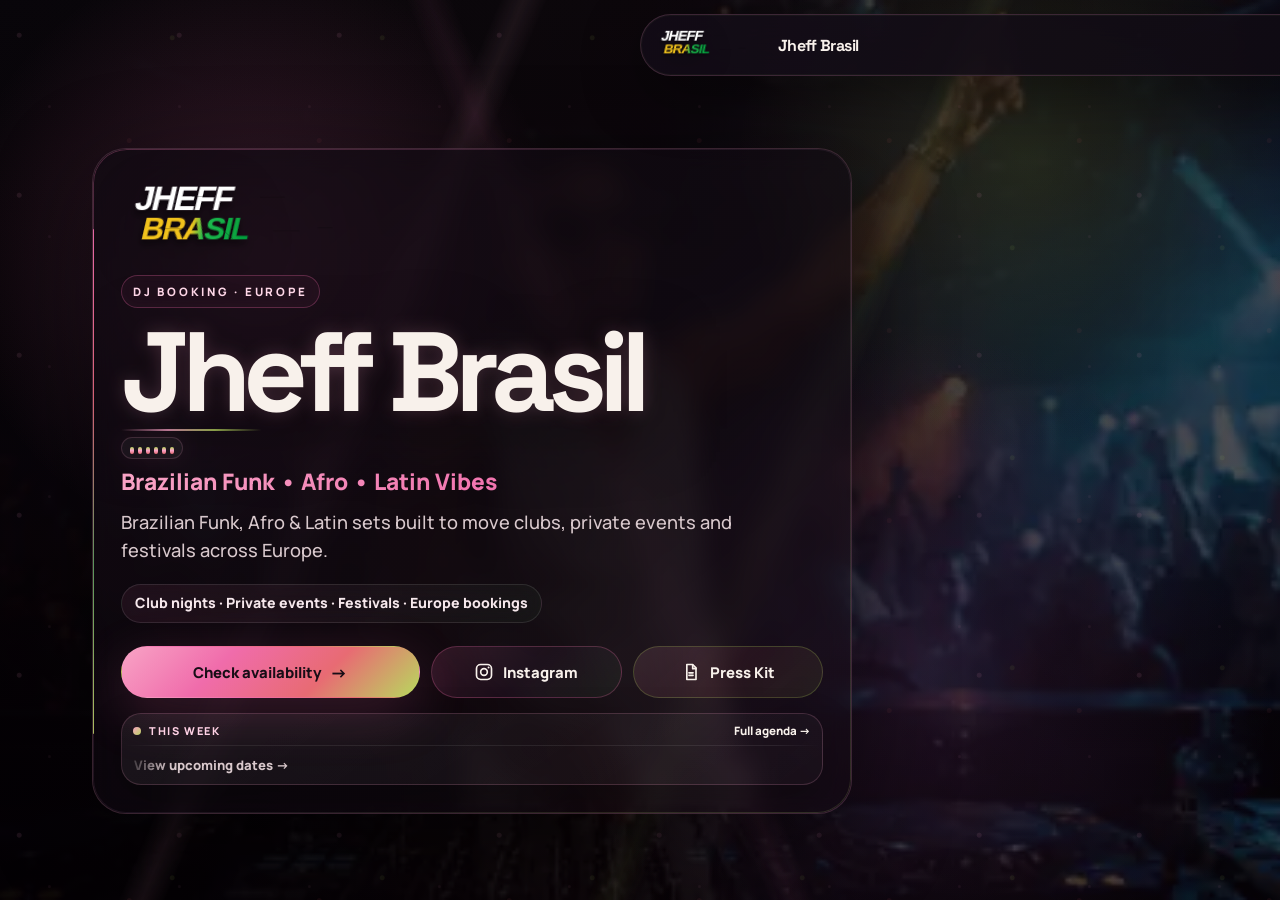
==== commit f04c657d: "Enable futuristic animations on homepage" ====
--- a/index.html
+++ b/index.html
@@ -19,7 +19,8 @@
   <link href="https://fonts.googleapis.com/css2?family=Manrope:wght@500;700;800;900&family=Space+Grotesk:wght@700&display=swap" rel="stylesheet">
   <link rel="preload" as="image" href="/assets/images/live-performance.webp">
   <link rel="preload" as="image" href="/assets/images/jheff-brasil-logo.svg">
-  <link rel="stylesheet" href="/assets/css/styles.css?v=manga-rosa-12">
+  <link rel="stylesheet" href="/assets/css/styles.css?v=manga-rosa-13">
+  <link rel="stylesheet" href="/assets/css/futurist-animations.css?v=club-1">
   <style>
     html,body,.landing-page{max-width:100%;overflow-x:hidden}.screen,.hero-panel,.home-agenda,.ticker{min-width:0;max-width:100%}.hero-panel{overflow:hidden}.actions{width:100%;max-width:100%}
     .home-agenda{margin-top:15px;border:1px solid rgba(248,163,197,.18);border-radius:20px;background:linear-gradient(145deg,rgba(255,255,255,.06),rgba(255,255,255,.025));overflow:hidden;box-shadow:0 16px 42px rgba(0,0,0,.22)}
@@ -47,6 +48,7 @@
       </div>
       <p class="eyebrow" data-i18n="hero.eyebrow">DJ booking · Europe</p>
       <h1>Jheff Brasil</h1>
+      <div class="sound-bars" aria-hidden="true"><span></span><span></span><span></span><span></span><span></span><span></span></div>
       <p class="tagline">Brazilian Funk • Afro • Latin Vibes</p>
       <p class="lead" data-i18n="hero.subtitle">Brazilian Funk, Afro & Latin sets built to move clubs, private events and festivals across Europe.</p>
       <p class="micro-trust" data-i18n="trust.line">Club nights · Private events · Festivals · Europe bookings</p>
@@ -125,6 +127,6 @@
       }
     })();
   </script>
-  <script type="module" src="/assets/js/main.js?v=manga-rosa-12"></script>
+  <script type="module" src="/assets/js/main.js?v=manga-rosa-13"></script>
 </body>
 </html>
--- a/assets/css/futurist-animations.css
+++ b/assets/css/futurist-animations.css
@@ -0,0 +1,12 @@
+@media (prefers-reduced-motion:no-preference){
+  .landing-page .screen::before,.availability-page .booking-page::before{content:"";position:fixed;inset:-20%;z-index:-2;pointer-events:none;background:linear-gradient(115deg,transparent 0 42%,rgba(248,163,197,.10) 43%,transparent 44% 62%,rgba(184,217,94,.09) 63%,transparent 64%),linear-gradient(70deg,transparent 0 54%,rgba(240,108,171,.08) 55%,transparent 56%);transform:translateX(-8%) rotate(-2deg);animation:laserDrift 13s ease-in-out infinite alternate;mix-blend-mode:screen;opacity:.72}
+  .landing-page .screen::after,.availability-page .booking-page::after{content:"";position:fixed;inset:0;z-index:-1;pointer-events:none;background:radial-gradient(circle at 12% 22%,rgba(248,163,197,.18) 0 2px,transparent 3px),radial-gradient(circle at 82% 18%,rgba(184,217,94,.14) 0 2px,transparent 3px),radial-gradient(circle at 68% 74%,rgba(232,107,115,.12) 0 2px,transparent 3px),radial-gradient(circle at 38% 82%,rgba(248,163,197,.10) 0 1px,transparent 2px);background-size:160px 160px,210px 210px,190px 190px,130px 130px;animation:particleFloat 19s linear infinite;opacity:.55}
+  .topbar,.hero-panel,.booking-hero,.dates-panel,.mini-card,.home-agenda{animation:panelReveal .78s cubic-bezier(.2,.75,.2,1) both}.hero-brand-lockup,.booking-hero .hero-logo{animation:panelReveal .6s cubic-bezier(.2,.75,.2,1) both .06s}.hero-panel h1,.booking-hero h1{animation:titleIgnite .72s cubic-bezier(.2,.75,.2,1) both .12s}.tagline,.lead,.micro-trust,.hero-actions,.actions{animation:panelReveal .72s cubic-bezier(.2,.75,.2,1) both .18s}
+  .brand-logo,.hero-logo{animation:logoBreath 4.8s ease-in-out infinite;transform-origin:center}.hero-panel h1,.booking-hero h1{position:relative;text-shadow:0 0 18px rgba(248,163,197,.20),0 18px 70px rgba(0,0,0,.62)}.hero-panel h1::after,.booking-hero h1::after{content:"";position:absolute;left:0;right:0;bottom:-8px;height:2px;background:linear-gradient(90deg,transparent,var(--pink),var(--lime),transparent);transform:scaleX(.2);transform-origin:left;animation:titleScan 3.6s ease-in-out infinite;opacity:.72}
+  .tagline{background-size:250% 100%;animation:gradientFlow 7.5s linear infinite,panelReveal .72s cubic-bezier(.2,.75,.2,1) both .18s}.eyebrow,.booking-label,.count-pill{animation:softPulse 3.5s ease-in-out infinite}
+  .btn,.hero-btn,.wide-cta,.send-btn,.show-action,.download-float{position:relative;overflow:hidden}.btn::after,.hero-btn::after,.wide-cta::after,.send-btn::after,.show-action::after{content:"";position:absolute;inset:-2px;transform:translateX(-130%) skewX(-20deg);background:linear-gradient(90deg,transparent,rgba(255,255,255,.46),transparent);animation:lightSweep 4.9s ease-in-out infinite;pointer-events:none}.primary,.hero-btn.primary,.wide-cta,.send-btn{animation:neonButton 2.9s ease-in-out infinite}.ghost,.social-line a,.show-row{transition:transform .22s ease,border-color .22s ease,box-shadow .22s ease,background .22s ease}.ghost:hover,.social-line a:hover,.show-row:hover{transform:translateY(-2px);border-color:rgba(248,163,197,.34);box-shadow:0 16px 46px rgba(240,108,171,.12)}
+  .home-agenda,.dates-panel{position:relative}.home-agenda::after,.dates-panel::after{content:"";position:absolute;inset:0;border-radius:inherit;background:linear-gradient(115deg,transparent 0 36%,rgba(255,255,255,.08) 45%,transparent 54%);transform:translateX(-120%);animation:cardScan 7s ease-in-out infinite;pointer-events:none}.ticker-track{filter:drop-shadow(0 0 12px rgba(184,217,94,.08))}.pulse-dot{animation:pulseDate 1.65s infinite,liveColor 4s ease-in-out infinite}.show-action.booked,.show-action.private{animation:statusBlink 2.6s ease-in-out infinite}
+  .sound-bars{position:relative;z-index:2;display:inline-flex;align-items:end;gap:4px;height:22px;margin:2px 0 10px;padding:4px 8px;border:1px solid rgba(248,163,197,.16);border-radius:999px;background:rgba(255,255,255,.045);box-shadow:0 0 24px rgba(240,108,171,.08)}.sound-bars span{width:4px;height:7px;border-radius:999px;background:linear-gradient(180deg,var(--lime),var(--pink),var(--coral));animation:eqBounce 1s ease-in-out infinite}.sound-bars span:nth-child(2){animation-delay:.12s}.sound-bars span:nth-child(3){animation-delay:.24s}.sound-bars span:nth-child(4){animation-delay:.36s}.sound-bars span:nth-child(5){animation-delay:.18s}.sound-bars span:nth-child(6){animation-delay:.3s}
+}
+@keyframes laserDrift{from{transform:translateX(-10%) rotate(-2deg)}to{transform:translateX(8%) rotate(2deg)}}@keyframes particleFloat{from{background-position:0 0,0 0,0 0,0 0}to{background-position:160px -160px,-210px 210px,190px 190px,-130px -130px}}@keyframes panelReveal{from{opacity:0;transform:translateY(16px) scale(.985);filter:blur(8px)}to{opacity:1;transform:none;filter:none}}@keyframes titleIgnite{from{opacity:0;transform:translateY(18px);filter:blur(10px)}to{opacity:1;transform:none;filter:none}}@keyframes logoBreath{0%,100%{transform:scale(1);filter:drop-shadow(0 10px 20px rgba(0,0,0,.36))}50%{transform:scale(1.018);filter:drop-shadow(0 0 20px rgba(248,163,197,.24)) drop-shadow(0 10px 22px rgba(0,0,0,.42))}}@keyframes titleScan{0%,100%{transform:scaleX(.16);opacity:.35}45%,60%{transform:scaleX(.95);opacity:.95}}@keyframes gradientFlow{from{background-position:0 50%}to{background-position:250% 50%}}@keyframes softPulse{0%,100%{box-shadow:0 0 0 rgba(248,163,197,0)}50%{box-shadow:0 0 24px rgba(248,163,197,.14)}}@keyframes lightSweep{0%,58%{transform:translateX(-130%) skewX(-20deg)}76%,100%{transform:translateX(130%) skewX(-20deg)}}@keyframes neonButton{0%,100%{box-shadow:0 16px 54px rgba(240,108,171,.20)}50%{box-shadow:0 18px 64px rgba(240,108,171,.32),0 0 22px rgba(184,217,94,.18)}}@keyframes cardScan{0%,62%{transform:translateX(-120%)}78%,100%{transform:translateX(120%)}}@keyframes liveColor{0%,100%{filter:hue-rotate(0)}50%{filter:hue-rotate(46deg)}}@keyframes statusBlink{0%,100%{box-shadow:0 0 0 rgba(184,217,94,0)}50%{box-shadow:0 0 18px rgba(184,217,94,.16)}}@keyframes eqBounce{0%,100%{height:6px;opacity:.75}50%{height:18px;opacity:1}}
+@media (prefers-reduced-motion:reduce){*,*::before,*::after{animation-duration:.001ms!important;animation-iteration-count:1!important;scroll-behavior:auto!important}}
